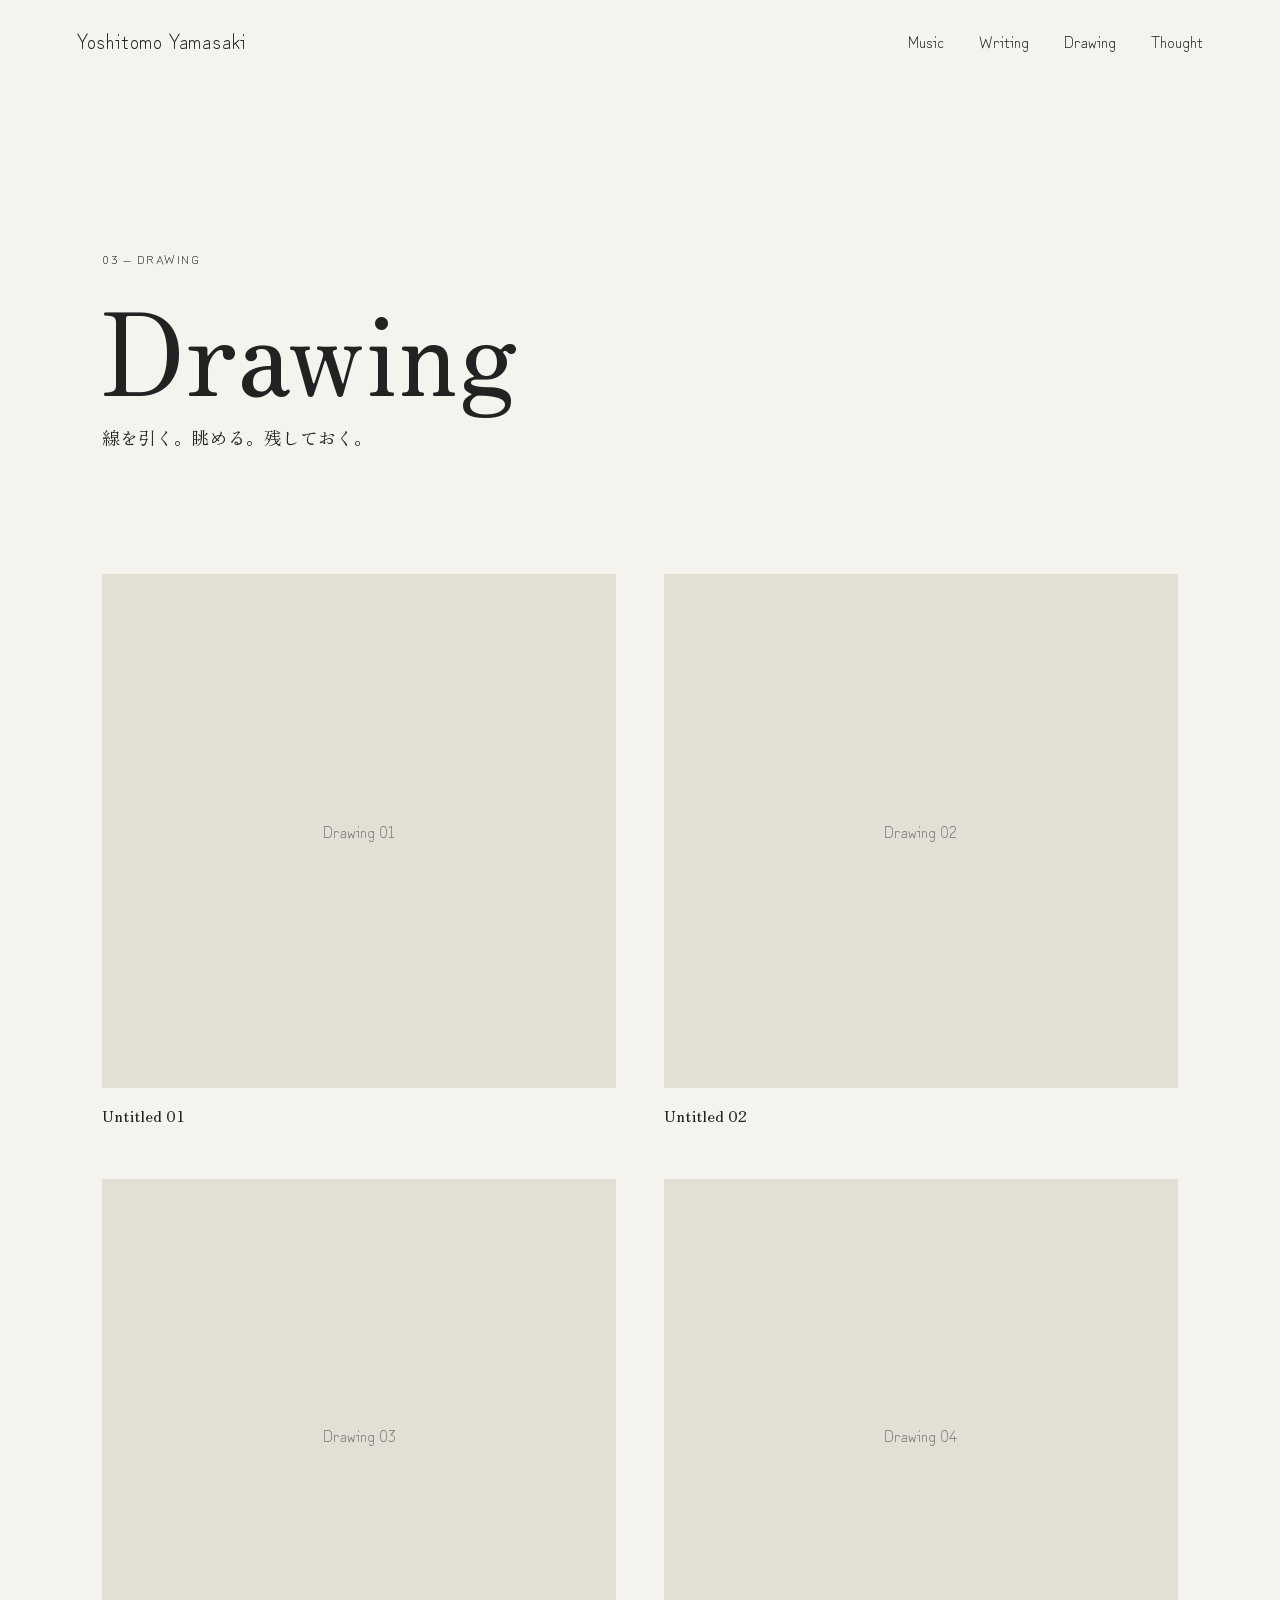
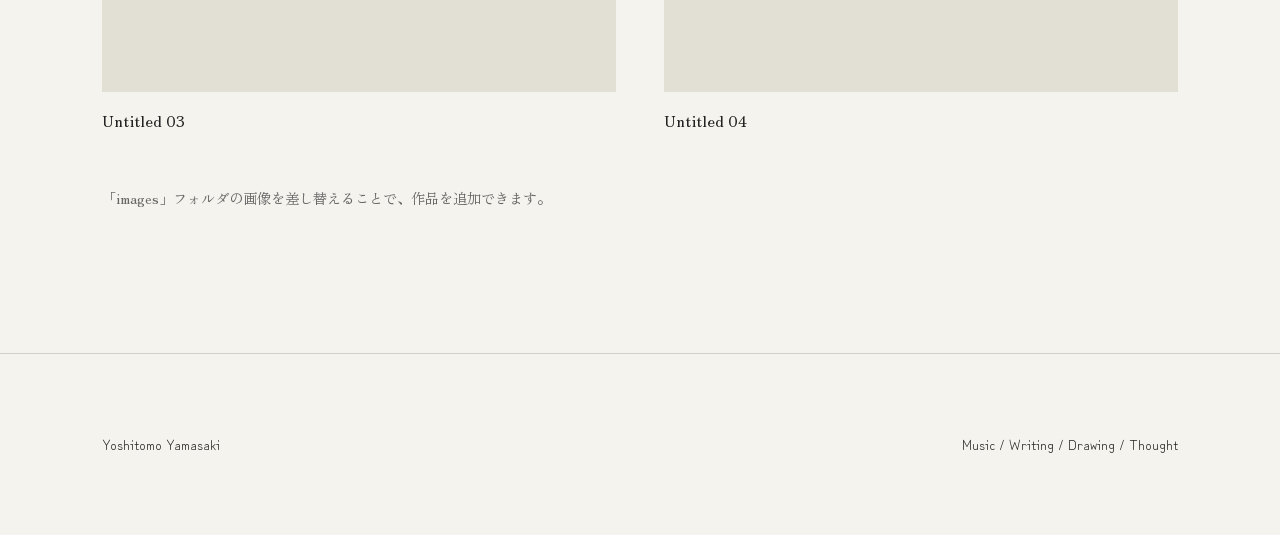
==== drawing.html @ 0aa8b109 "Add files via upload" ====
<!DOCTYPE html>
<html lang="ja">
<head>
  <meta charset="UTF-8">
  <meta name="viewport" content="width=device-width, initial-scale=1.0">
  <meta name="description" content="絵について。">
  <title>Drawing — Yoshitomo Yamasaki</title>
  <link rel="preconnect" href="https://fonts.googleapis.com">
  <link rel="preconnect" href="https://fonts.gstatic.com" crossorigin>
  <link href="https://fonts.googleapis.com/css2?family=Zen+Kurenaido&family=Zen+Old+Mincho:wght@400;500;600&display=swap" rel="stylesheet">
  <link rel="stylesheet" href="style.css">
</head>
<body>
<header class="site-header">
  <a class="site-logo" href="index.html">Yoshitomo Yamasaki</a>
  <button class="menu-toggle" aria-label="メニューを開く" aria-expanded="false">☰</button>
  <nav class="desktop-nav" aria-label="メインナビゲーション">
    <a href="music.html">Music</a><a href="writing.html">Writing</a><a href="drawing.html">Drawing</a><a href="thought.html">Thought</a>
  </nav>
  <nav class="mobile-nav" aria-label="モバイルナビゲーション">
    <a href="music.html">Music</a><a href="writing.html">Writing</a><a href="drawing.html">Drawing</a><a href="thought.html">Thought</a>
  </nav>
</header>
<main>
<section class="page-hero"><p class="section-label">03 — Drawing</p><h1>Drawing</h1><p>線を引く。眺める。残しておく。</p></section>
<section class="gallery-section">
  <div class="drawing-gallery">
    <figure><div class="image-placeholder">Drawing 01</div><figcaption>Untitled 01</figcaption></figure>
    <figure><div class="image-placeholder">Drawing 02</div><figcaption>Untitled 02</figcaption></figure>
    <figure><div class="image-placeholder">Drawing 03</div><figcaption>Untitled 03</figcaption></figure>
    <figure><div class="image-placeholder">Drawing 04</div><figcaption>Untitled 04</figcaption></figure>
  </div>
  <p class="gallery-note">「images」フォルダの画像を差し替えることで、作品を追加できます。</p>
</section>
</main>
<footer class="site-footer"><p>Yoshitomo Yamasaki</p><p>Music / Writing / Drawing / Thought</p></footer>
<script src="script.js"></script>
</body>
</html>
---- style.css ----
*{box-sizing:border-box}html{scroll-behavior:smooth}body{margin:0;background:#f5f3ed;color:#222;font-family:"Zen Old Mincho",serif;line-height:1.9}a{color:inherit;text-decoration:none}.site-header{height:82px;padding:0 6vw;display:flex;align-items:center;justify-content:space-between;position:relative;background:#f5f3ed}.site-logo{font-family:"Zen Kurenaido",sans-serif;font-size:1.25rem;letter-spacing:.04em}.desktop-nav{display:flex;gap:2.2rem;font-family:"Zen Kurenaido",sans-serif}.desktop-nav a,.text-link{position:relative}.desktop-nav a:after,.text-link:after{content:"";position:absolute;left:0;right:0;bottom:-4px;height:1px;background:#222;transform:scaleX(0);transform-origin:left;transition:.25s}.desktop-nav a:hover:after,.text-link:hover:after{transform:scaleX(1)}.menu-toggle{display:none;border:0;background:none;font-size:1.7rem;cursor:pointer}.mobile-nav{display:none}.hero{min-height:calc(100vh - 82px);display:grid;grid-template-columns:1.15fr .85fr;align-items:center;padding:7vw 8vw;gap:7vw}.hero-image{min-height:62vh;background:linear-gradient(135deg,#dedbd1,#f1efe9 55%,#d8d5ca);position:relative;overflow:hidden}.hero-image:after{content:"";position:absolute;width:55%;height:70%;right:-10%;bottom:-15%;border:1px solid rgba(34,34,34,.25);transform:rotate(12deg)}.hero-copy{max-width:560px}.eyebrow,.section-label,.item-meta{font-family:"Zen Kurenaido",sans-serif;letter-spacing:.12em;text-transform:uppercase;font-size:.78rem}.hero h1{font-size:clamp(3rem,7vw,6.5rem);line-height:1.08;font-weight:400;margin:1.5rem 0}.hero-text{font-size:1.05rem}.section{padding:10vw 8vw}.intro-grid{display:grid;grid-template-columns:1fr 1fr;gap:10vw}.intro h2{font-size:clamp(2rem,4vw,4rem);font-weight:400;line-height:1.35;margin-top:1.5rem}.work-grid{display:grid;grid-template-columns:repeat(2,1fr);margin-top:3rem}.work-card{min-height:300px;padding:3rem;border:1px solid #d3d0c7;display:flex;flex-direction:column;justify-content:flex-end;transition:.3s;background:#f5f3ed}.work-card:hover{background:#ebe8df;transform:translateY(-3px)}.work-card span{font-family:"Zen Kurenaido",sans-serif;font-size:.8rem}.work-card h3{font-size:2.5rem;font-weight:400;margin:.5rem 0}.thought-feature{background:#e9e6dc}.thought-feature blockquote{font-size:clamp(3rem,8vw,8rem);line-height:1.1;font-weight:400;margin:2rem 0 3rem}.thought-lead{font-size:1.15rem}.text-link{display:inline-block;margin-top:2rem}.notes-list{margin-top:2rem}.notes-list article{display:grid;grid-template-columns:130px 1fr;border-top:1px solid #d3d0c7;padding:1.5rem 0}.notes-list article:last-child{border-bottom:1px solid #d3d0c7}.notes-list h3{font-size:1.1rem;font-weight:400;margin:0}.notes-list time{font-family:"Zen Kurenaido",sans-serif;font-size:.9rem}.site-footer{padding:4rem 8vw;display:flex;justify-content:space-between;border-top:1px solid #d3d0c7;font-family:"Zen Kurenaido",sans-serif;font-size:.85rem}.page-hero{padding:12vw 8vw 8vw;max-width:1000px}.page-hero h1{font-size:clamp(4rem,9vw,8rem);font-weight:400;line-height:1;margin:1rem 0}.page-hero>p:last-child{max-width:620px;font-size:1.1rem}.content-section{padding:0 8vw 10vw;max-width:1050px}.content-item{border-top:1px solid #d3d0c7;padding:4rem 0}.content-item:last-child{border-bottom:1px solid #d3d0c7}.content-item h2{font-size:2.3rem;font-weight:400;margin:.3rem 0 1rem}.content-item p:last-child{max-width:700px}.drawing-gallery{display:grid;grid-template-columns:repeat(2,1fr);gap:3rem}.gallery-section{padding:0 8vw 10vw}.drawing-gallery figure{margin:0}.image-placeholder{aspect-ratio:1/1;background:#e2dfd5;display:flex;align-items:center;justify-content:center;font-family:"Zen Kurenaido",sans-serif;color:#777}.drawing-gallery figcaption{padding-top:.8rem}.gallery-note{margin-top:3rem;color:#666;font-size:.9rem}@media(max-width:700px){.site-header{height:70px;padding:0 6vw}.desktop-nav{display:none}.menu-toggle{display:block;z-index:20}.mobile-nav{position:fixed;inset:70px 0 0;background:#f5f3ed;display:flex;flex-direction:column;align-items:center;justify-content:center;gap:2rem;font-size:1.5rem;opacity:0;visibility:hidden;pointer-events:none;transition:.25s;z-index:10}.mobile-nav.open{opacity:1;visibility:visible;pointer-events:auto}.hero{min-height:auto;display:flex;flex-direction:column;padding:12vw 6vw 18vw;gap:10vw}.hero-image{width:100%;min-height:58vh;order:2}.hero-copy{order:1}.hero h1{font-size:clamp(3rem,15vw,5rem)}.section{padding:18vw 6vw}.intro-grid{grid-template-columns:1fr;gap:2rem}.work-grid{grid-template-columns:1fr;margin-top:2rem}.work-card{min-height:240px;padding:2rem}.thought-feature blockquote{font-size:clamp(3rem,15vw,5rem)}.notes-list article{grid-template-columns:85px 1fr;gap:1rem}.site-footer{padding:3rem 6vw;display:block}.site-footer p{margin:.3rem 0}.page-hero{padding:22vw 6vw 14vw}.page-hero h1{font-size:clamp(4rem,18vw,6rem)}.content-section,.gallery-section{padding-left:6vw;padding-right:6vw;padding-bottom:18vw}.content-item{padding:3rem 0}.content-item h2{font-size:1.8rem}.drawing-gallery{grid-template-columns:1fr;gap:2.5rem}}
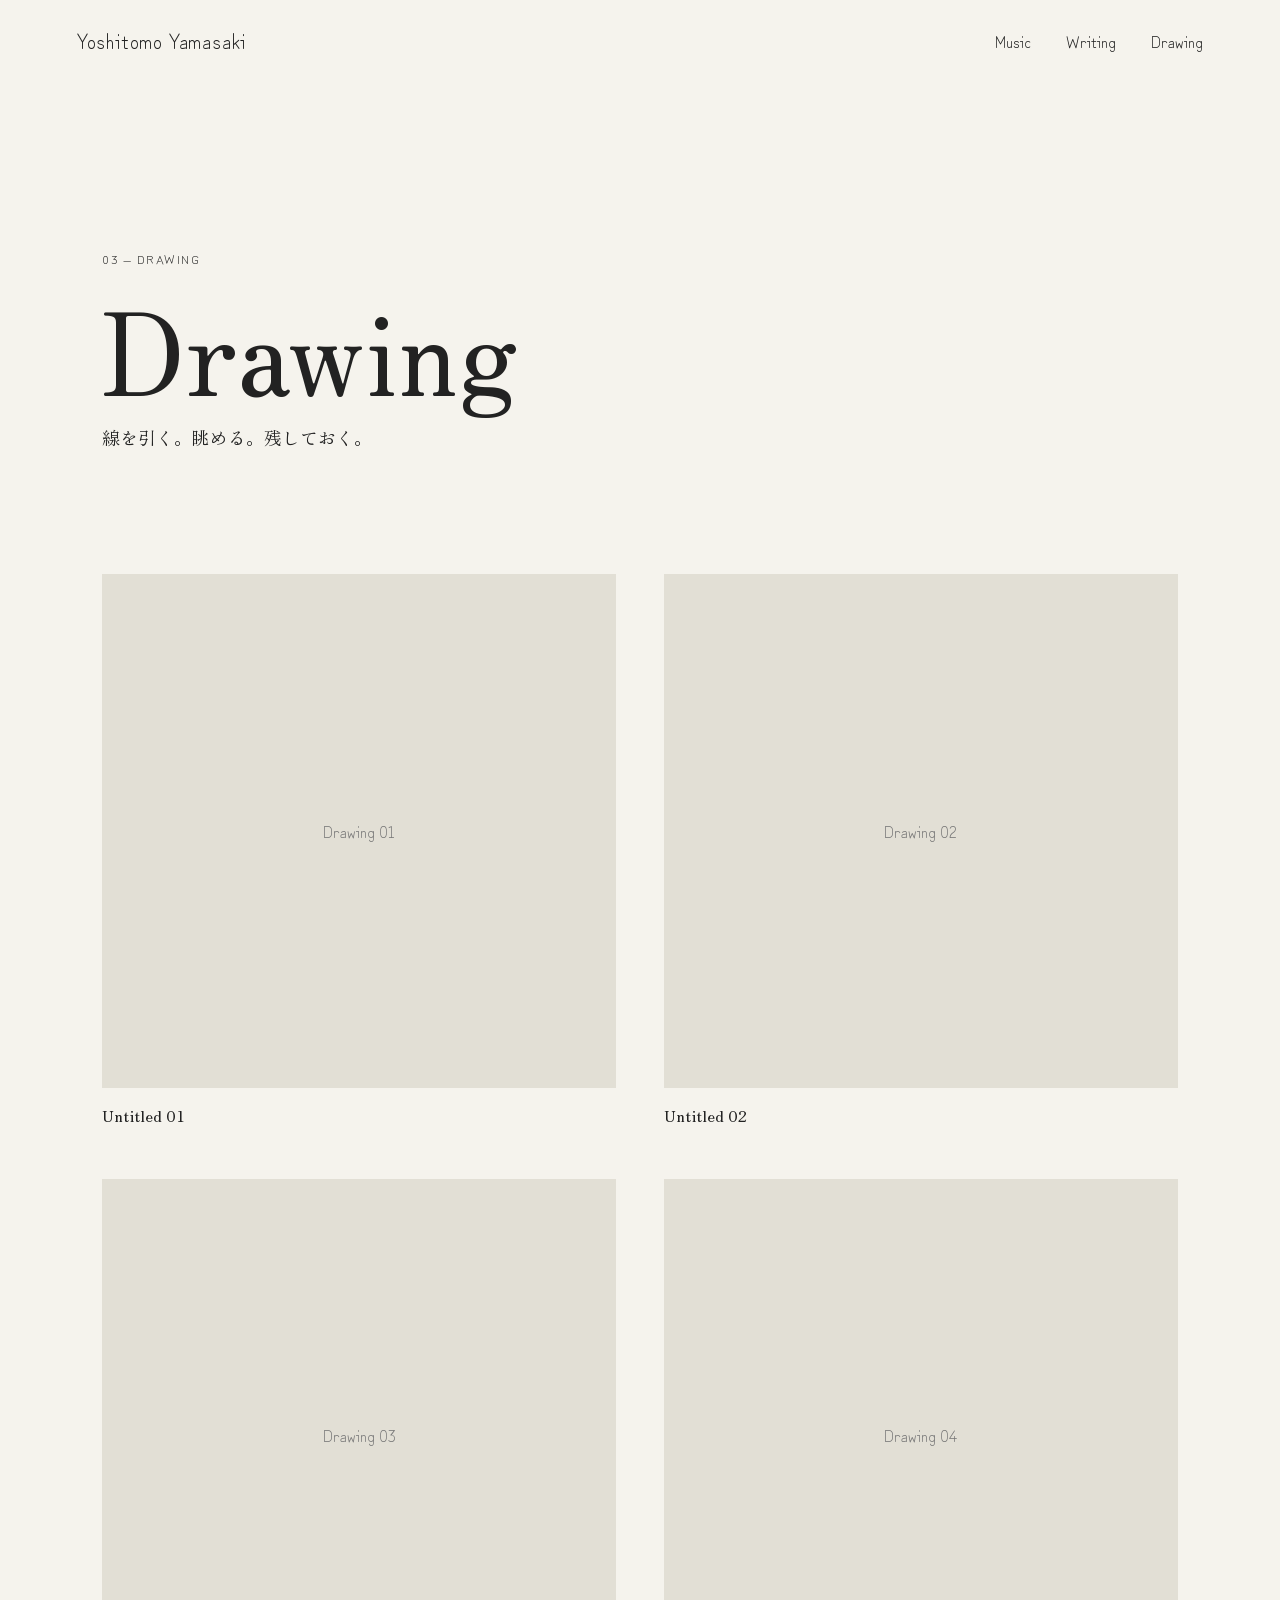
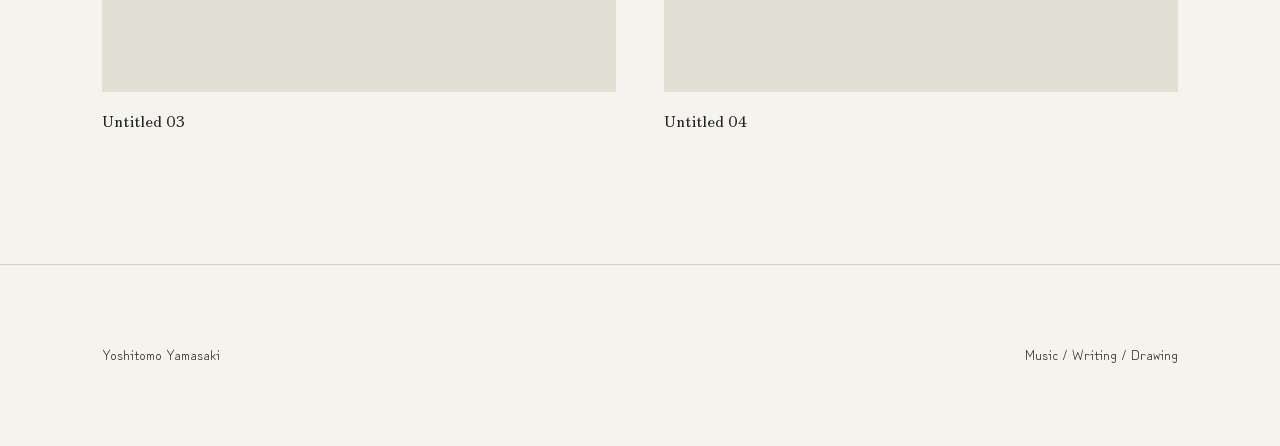
==== commit 468ddc7a: "Update drawing.html" ====
--- a/drawing.html
+++ b/drawing.html
@@ -15,10 +15,10 @@
   <a class="site-logo" href="index.html">Yoshitomo Yamasaki</a>
   <button class="menu-toggle" aria-label="メニューを開く" aria-expanded="false">☰</button>
   <nav class="desktop-nav" aria-label="メインナビゲーション">
-    <a href="music.html">Music</a><a href="writing.html">Writing</a><a href="drawing.html">Drawing</a><a href="thought.html">Thought</a>
+    <a href="music.html">Music</a><a href="writing.html">Writing</a><a href="drawing.html">Drawing</a>
   </nav>
   <nav class="mobile-nav" aria-label="モバイルナビゲーション">
-    <a href="music.html">Music</a><a href="writing.html">Writing</a><a href="drawing.html">Drawing</a><a href="thought.html">Thought</a>
+    <a href="music.html">Music</a><a href="writing.html">Writing</a><a href="drawing.html">Drawing</a>
   </nav>
 </header>
 <main>
@@ -30,10 +30,9 @@
     <figure><div class="image-placeholder">Drawing 03</div><figcaption>Untitled 03</figcaption></figure>
     <figure><div class="image-placeholder">Drawing 04</div><figcaption>Untitled 04</figcaption></figure>
   </div>
-  <p class="gallery-note">「images」フォルダの画像を差し替えることで、作品を追加できます。</p>
 </section>
 </main>
-<footer class="site-footer"><p>Yoshitomo Yamasaki</p><p>Music / Writing / Drawing / Thought</p></footer>
+<footer class="site-footer"><p>Yoshitomo Yamasaki</p><p>Music / Writing / Drawing</p></footer>
 <script src="script.js"></script>
 </body>
 </html>
--- a/style.css
+++ b/style.css
@@ -1 +1 @@
-*{box-sizing:border-box}html{scroll-behavior:smooth}body{margin:0;background:#f5f3ed;color:#222;font-family:"Zen Old Mincho",serif;line-height:1.9}a{color:inherit;text-decoration:none}.site-header{height:82px;padding:0 6vw;display:flex;align-items:center;justify-content:space-between;position:relative;background:#f5f3ed}.site-logo{font-family:"Zen Kurenaido",sans-serif;font-size:1.25rem;letter-spacing:.04em}.desktop-nav{display:flex;gap:2.2rem;font-family:"Zen Kurenaido",sans-serif}.desktop-nav a,.text-link{position:relative}.desktop-nav a:after,.text-link:after{content:"";position:absolute;left:0;right:0;bottom:-4px;height:1px;background:#222;transform:scaleX(0);transform-origin:left;transition:.25s}.desktop-nav a:hover:after,.text-link:hover:after{transform:scaleX(1)}.menu-toggle{display:none;border:0;background:none;font-size:1.7rem;cursor:pointer}.mobile-nav{display:none}.hero{min-height:calc(100vh - 82px);display:grid;grid-template-columns:1.15fr .85fr;align-items:center;padding:7vw 8vw;gap:7vw}.hero-image{min-height:62vh;background:linear-gradient(135deg,#dedbd1,#f1efe9 55%,#d8d5ca);position:relative;overflow:hidden}.hero-image:after{content:"";position:absolute;width:55%;height:70%;right:-10%;bottom:-15%;border:1px solid rgba(34,34,34,.25);transform:rotate(12deg)}.hero-copy{max-width:560px}.eyebrow,.section-label,.item-meta{font-family:"Zen Kurenaido",sans-serif;letter-spacing:.12em;text-transform:uppercase;font-size:.78rem}.hero h1{font-size:clamp(3rem,7vw,6.5rem);line-height:1.08;font-weight:400;margin:1.5rem 0}.hero-text{font-size:1.05rem}.section{padding:10vw 8vw}.intro-grid{display:grid;grid-template-columns:1fr 1fr;gap:10vw}.intro h2{font-size:clamp(2rem,4vw,4rem);font-weight:400;line-height:1.35;margin-top:1.5rem}.work-grid{display:grid;grid-template-columns:repeat(2,1fr);margin-top:3rem}.work-card{min-height:300px;padding:3rem;border:1px solid #d3d0c7;display:flex;flex-direction:column;justify-content:flex-end;transition:.3s;background:#f5f3ed}.work-card:hover{background:#ebe8df;transform:translateY(-3px)}.work-card span{font-family:"Zen Kurenaido",sans-serif;font-size:.8rem}.work-card h3{font-size:2.5rem;font-weight:400;margin:.5rem 0}.thought-feature{background:#e9e6dc}.thought-feature blockquote{font-size:clamp(3rem,8vw,8rem);line-height:1.1;font-weight:400;margin:2rem 0 3rem}.thought-lead{font-size:1.15rem}.text-link{display:inline-block;margin-top:2rem}.notes-list{margin-top:2rem}.notes-list article{display:grid;grid-template-columns:130px 1fr;border-top:1px solid #d3d0c7;padding:1.5rem 0}.notes-list article:last-child{border-bottom:1px solid #d3d0c7}.notes-list h3{font-size:1.1rem;font-weight:400;margin:0}.notes-list time{font-family:"Zen Kurenaido",sans-serif;font-size:.9rem}.site-footer{padding:4rem 8vw;display:flex;justify-content:space-between;border-top:1px solid #d3d0c7;font-family:"Zen Kurenaido",sans-serif;font-size:.85rem}.page-hero{padding:12vw 8vw 8vw;max-width:1000px}.page-hero h1{font-size:clamp(4rem,9vw,8rem);font-weight:400;line-height:1;margin:1rem 0}.page-hero>p:last-child{max-width:620px;font-size:1.1rem}.content-section{padding:0 8vw 10vw;max-width:1050px}.content-item{border-top:1px solid #d3d0c7;padding:4rem 0}.content-item:last-child{border-bottom:1px solid #d3d0c7}.content-item h2{font-size:2.3rem;font-weight:400;margin:.3rem 0 1rem}.content-item p:last-child{max-width:700px}.drawing-gallery{display:grid;grid-template-columns:repeat(2,1fr);gap:3rem}.gallery-section{padding:0 8vw 10vw}.drawing-gallery figure{margin:0}.image-placeholder{aspect-ratio:1/1;background:#e2dfd5;display:flex;align-items:center;justify-content:center;font-family:"Zen Kurenaido",sans-serif;color:#777}.drawing-gallery figcaption{padding-top:.8rem}.gallery-note{margin-top:3rem;color:#666;font-size:.9rem}@media(max-width:700px){.site-header{height:70px;padding:0 6vw}.desktop-nav{display:none}.menu-toggle{display:block;z-index:20}.mobile-nav{position:fixed;inset:70px 0 0;background:#f5f3ed;display:flex;flex-direction:column;align-items:center;justify-content:center;gap:2rem;font-size:1.5rem;opacity:0;visibility:hidden;pointer-events:none;transition:.25s;z-index:10}.mobile-nav.open{opacity:1;visibility:visible;pointer-events:auto}.hero{min-height:auto;display:flex;flex-direction:column;padding:12vw 6vw 18vw;gap:10vw}.hero-image{width:100%;min-height:58vh;order:2}.hero-copy{order:1}.hero h1{font-size:clamp(3rem,15vw,5rem)}.section{padding:18vw 6vw}.intro-grid{grid-template-columns:1fr;gap:2rem}.work-grid{grid-template-columns:1fr;margin-top:2rem}.work-card{min-height:240px;padding:2rem}.thought-feature blockquote{font-size:clamp(3rem,15vw,5rem)}.notes-list article{grid-template-columns:85px 1fr;gap:1rem}.site-footer{padding:3rem 6vw;display:block}.site-footer p{margin:.3rem 0}.page-hero{padding:22vw 6vw 14vw}.page-hero h1{font-size:clamp(4rem,18vw,6rem)}.content-section,.gallery-section{padding-left:6vw;padding-right:6vw;padding-bottom:18vw}.content-item{padding:3rem 0}.content-item h2{font-size:1.8rem}.drawing-gallery{grid-template-columns:1fr;gap:2.5rem}}
+*{box-sizing:border-box}html{scroll-behavior:smooth}body{margin:0;background:#f5f3ed;color:#222;font-family:"Zen Old Mincho",serif;line-height:1.9}a{color:inherit;text-decoration:none}.site-header{height:82px;padding:0 6vw;display:flex;align-items:center;justify-content:space-between;position:relative;background:#f5f3ed}.site-logo{font-family:"Zen Kurenaido",sans-serif;font-size:1.25rem;letter-spacing:.04em}.desktop-nav{display:flex;gap:2.2rem;font-family:"Zen Kurenaido",sans-serif}.desktop-nav a,.text-link{position:relative}.desktop-nav a:after,.text-link:after{content:"";position:absolute;left:0;right:0;bottom:-4px;height:1px;background:#222;transform:scaleX(0);transform-origin:left;transition:.25s}.desktop-nav a:hover:after,.text-link:hover:after{transform:scaleX(1)}.menu-toggle{display:none;border:0;background:none;font-size:1.7rem;cursor:pointer}.mobile-nav{display:none}.hero{min-height:calc(100vh - 82px);display:grid;grid-template-columns:1.15fr .85fr;align-items:center;padding:7vw 8vw;gap:7vw}.hero-image{background:linear-gradient(135deg,#dedbd1,#f1efe9 55%,#d8d5ca);position:relative;overflow:hidden}.hero-image img{display:block;width:100%;height:auto;position:relative}.hero-copy{max-width:560px}.eyebrow,.section-label,.item-meta{font-family:"Zen Kurenaido",sans-serif;letter-spacing:.12em;text-transform:uppercase;font-size:.78rem}.hero h1{font-size:clamp(3rem,7vw,6.5rem);line-height:1.08;font-weight:400;margin:1.5rem 0}.hero-text{font-size:1.05rem}.section{padding:10vw 8vw}.intro-grid{display:grid;grid-template-columns:1fr 1fr;gap:10vw}.intro h2{font-size:clamp(2rem,4vw,4rem);font-weight:400;line-height:1.35;margin-top:1.5rem}.work-grid{display:grid;grid-template-columns:repeat(2,1fr);margin-top:3rem}.work-card{min-height:300px;padding:3rem;border:1px solid #d3d0c7;display:flex;flex-direction:column;justify-content:flex-end;transition:.3s;background:#f5f3ed}.work-card:hover{background:#ebe8df;transform:translateY(-3px)}.work-card span{font-family:"Zen Kurenaido",sans-serif;font-size:.8rem}.work-card h3{font-size:2.5rem;font-weight:400;margin:.5rem 0}.thought-feature{background:#e9e6dc}.thought-feature blockquote{font-size:clamp(3rem,8vw,8rem);line-height:1.1;font-weight:400;margin:2rem 0 3rem}.thought-lead{font-size:1.15rem}.text-link{display:inline-block;margin-top:2rem}.notes-list{margin-top:2rem}.notes-list article{display:grid;grid-template-columns:130px 1fr;border-top:1px solid #d3d0c7;padding:1.5rem 0}.notes-list article:last-child{border-bottom:1px solid #d3d0c7}.notes-list h3{font-size:1.1rem;font-weight:400;margin:0}.notes-list time{font-family:"Zen Kurenaido",sans-serif;font-size:.9rem}.site-footer{padding:4rem 8vw;display:flex;justify-content:space-between;border-top:1px solid #d3d0c7;font-family:"Zen Kurenaido",sans-serif;font-size:.85rem}.page-hero{padding:12vw 8vw 8vw;max-width:1000px}.page-hero h1{font-size:clamp(4rem,9vw,8rem);font-weight:400;line-height:1;margin:1rem 0}.page-hero>p:last-child{max-width:620px;font-size:1.1rem}.content-section{padding:0 8vw 10vw;max-width:1050px}.content-item{border-top:1px solid #d3d0c7;padding:4rem 0}.content-item:last-child{border-bottom:1px solid #d3d0c7}.content-item h2{font-size:2.3rem;font-weight:400;margin:.3rem 0 1rem}.content-item p:last-child{max-width:700px}.drawing-gallery{display:grid;grid-template-columns:repeat(2,1fr);gap:3rem}.gallery-section{padding:0 8vw 10vw}.drawing-gallery figure{margin:0}.image-placeholder{aspect-ratio:1/1;background:#e2dfd5;display:flex;align-items:center;justify-content:center;font-family:"Zen Kurenaido",sans-serif;color:#777}.drawing-gallery figcaption{padding-top:.8rem}.gallery-note{margin-top:3rem;color:#666;font-size:.9rem}@media(max-width:700px){.site-header{height:70px;padding:0 6vw}.desktop-nav{display:none}.menu-toggle{display:block;z-index:20}.mobile-nav{position:fixed;inset:70px 0 0;background:#f5f3ed;display:flex;flex-direction:column;align-items:center;justify-content:center;gap:2rem;font-size:1.5rem;opacity:0;visibility:hidden;pointer-events:none;transition:.25s;z-index:10}.mobile-nav.open{opacity:1;visibility:visible;pointer-events:auto}.hero{min-height:auto;display:flex;flex-direction:column;padding:12vw 6vw 18vw;gap:10vw}.hero-image{width:100%;min-height:0;order:2}.hero-copy{order:1}.hero h1{font-size:clamp(3rem,15vw,5rem)}.section{padding:18vw 6vw}.intro-grid{grid-template-columns:1fr;gap:2rem}.work-grid{grid-template-columns:1fr;margin-top:2rem}.work-card{min-height:240px;padding:2rem}.thought-feature blockquote{font-size:clamp(3rem,15vw,5rem)}.notes-list article{grid-template-columns:85px 1fr;gap:1rem}.site-footer{padding:3rem 6vw;display:block}.site-footer p{margin:.3rem 0}.page-hero{padding:22vw 6vw 14vw}.page-hero h1{font-size:clamp(4rem,18vw,6rem)}.content-section,.gallery-section{padding-left:6vw;padding-right:6vw;padding-bottom:18vw}.content-item{padding:3rem 0}.content-item h2{font-size:1.8rem}.drawing-gallery{grid-template-columns:1fr;gap:2.5rem}}
